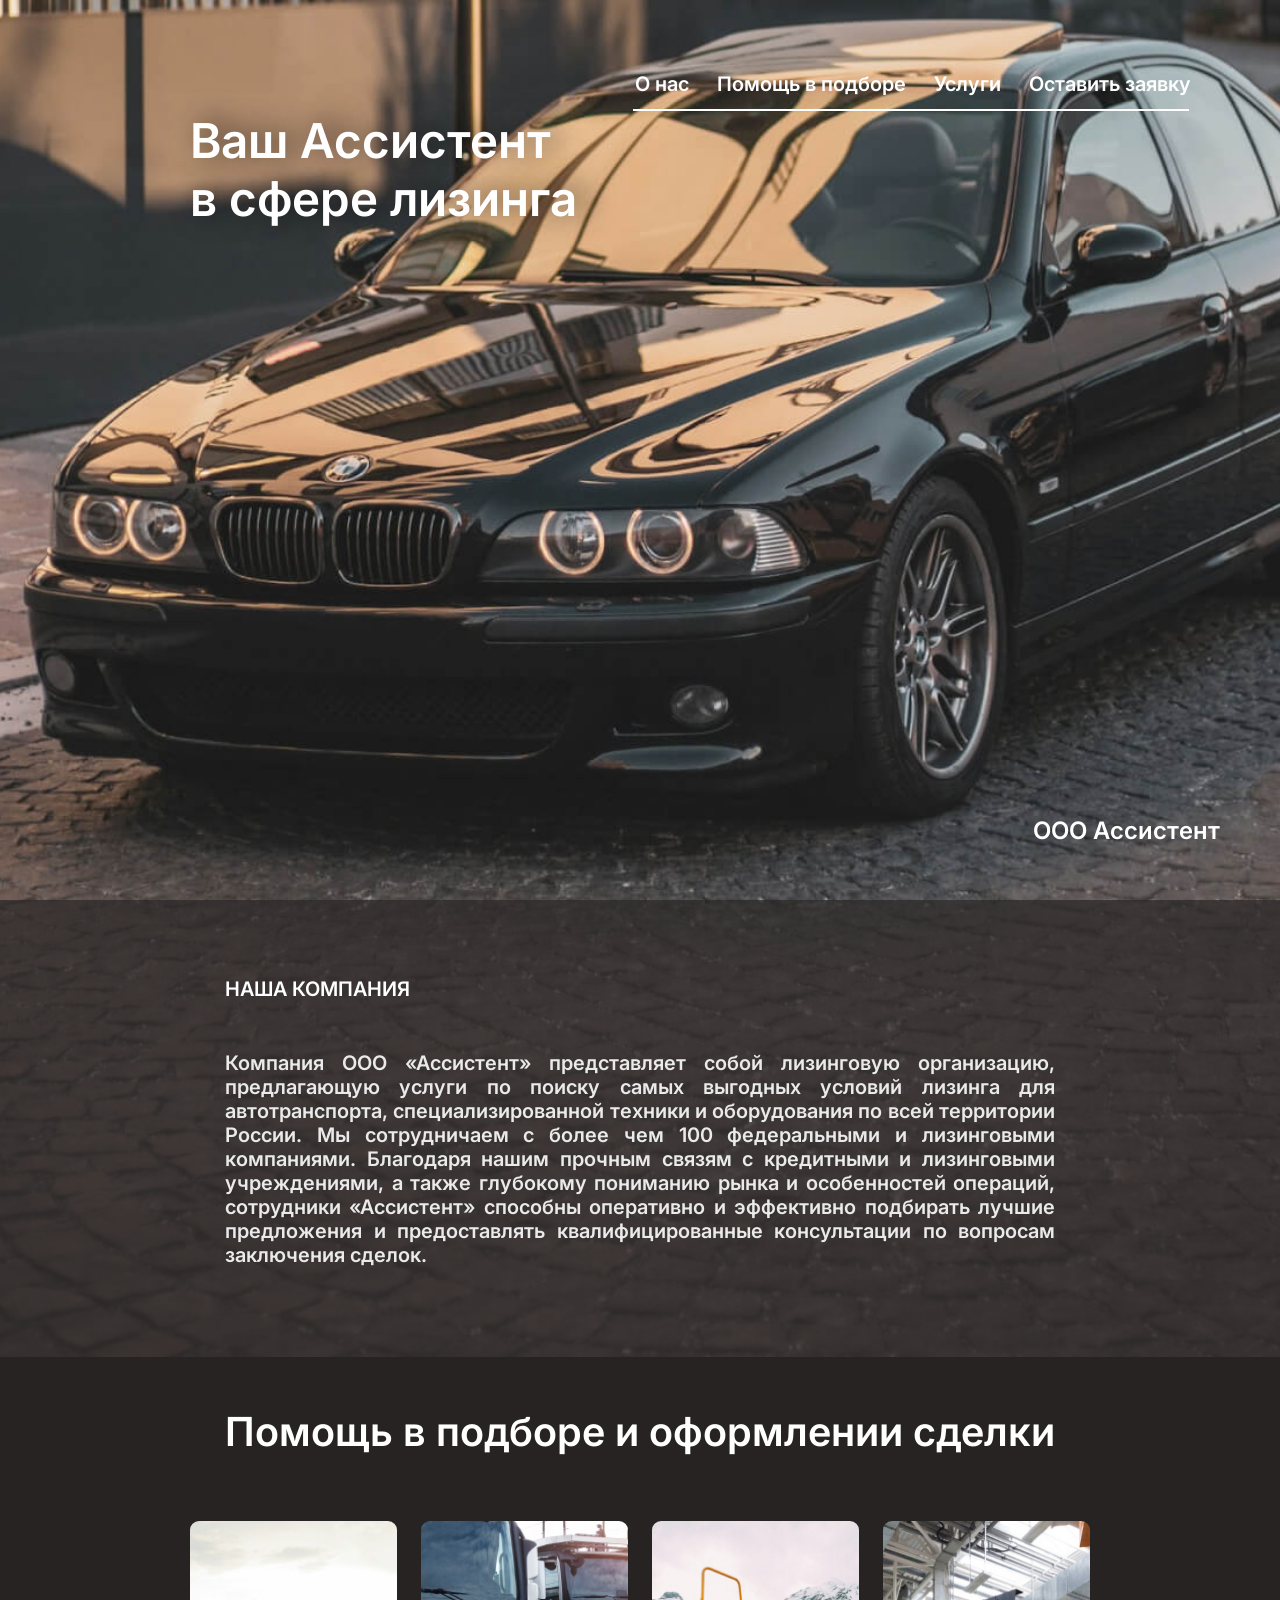
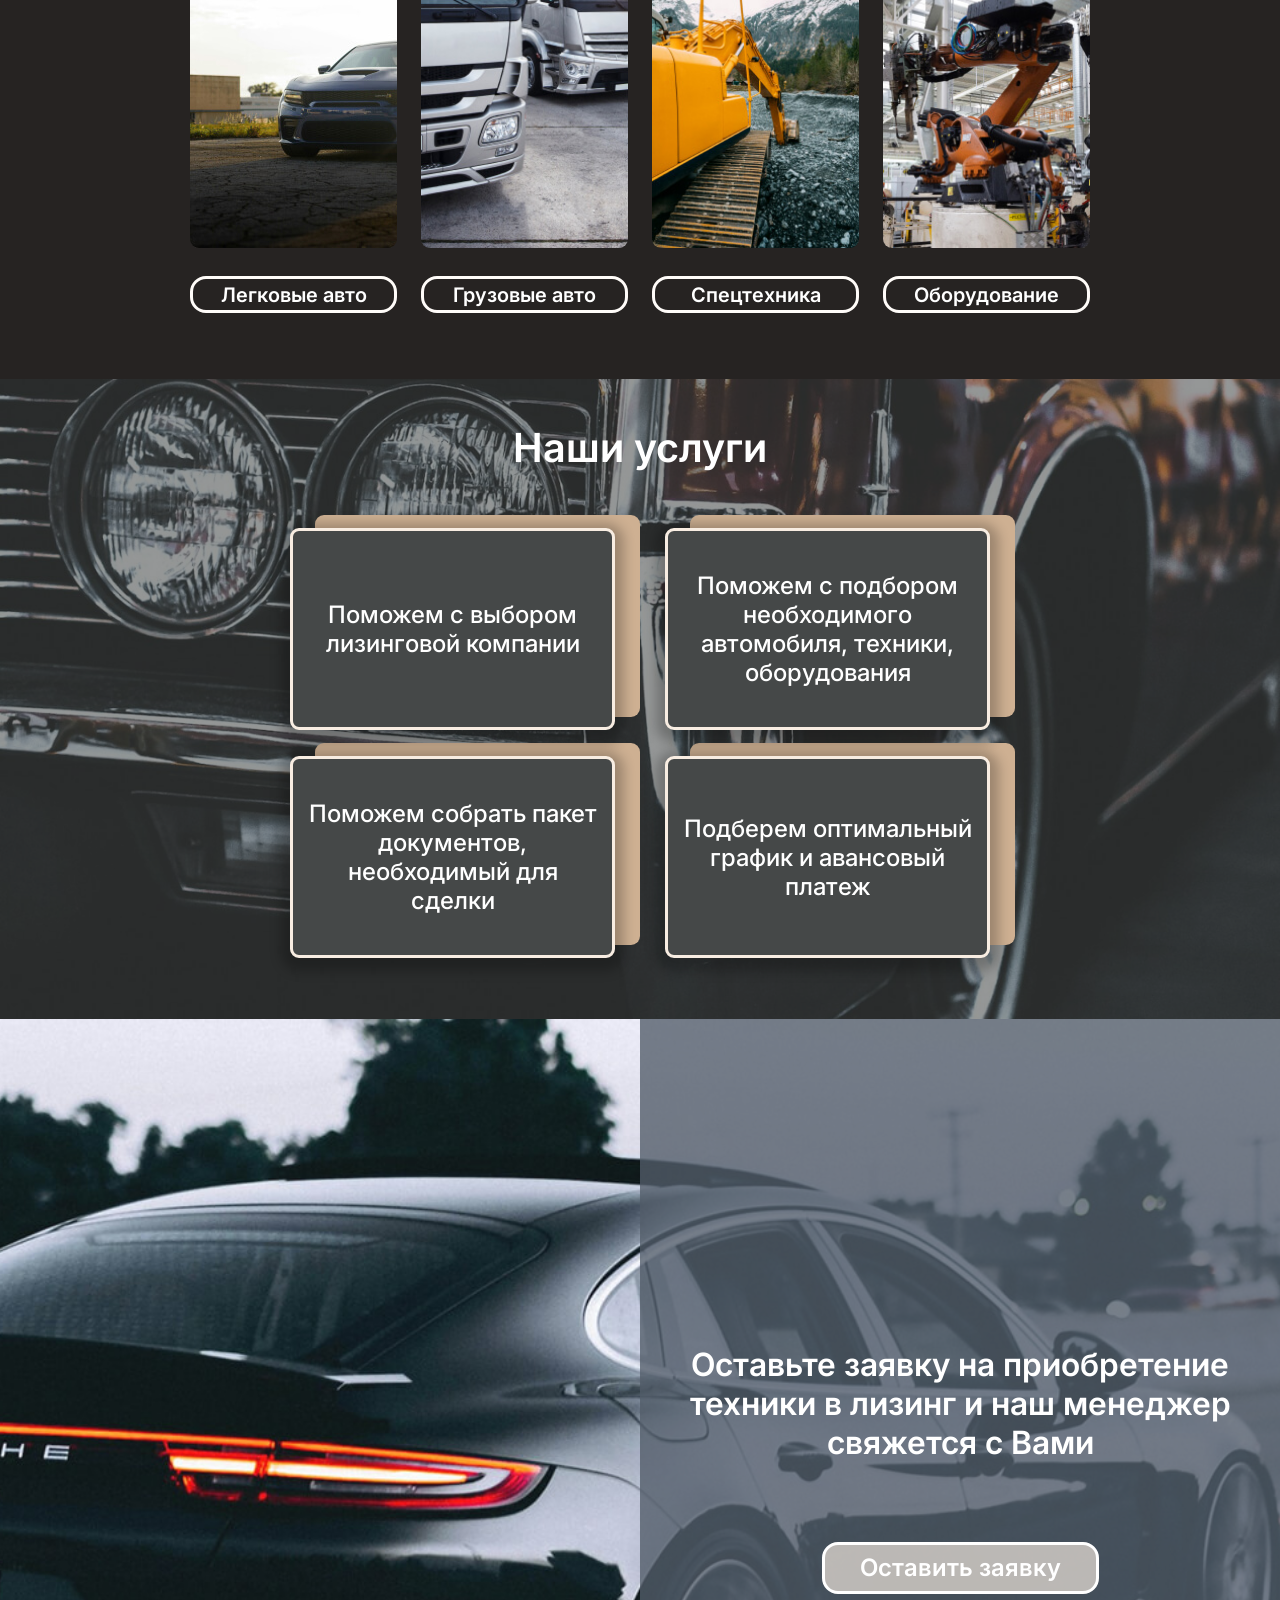
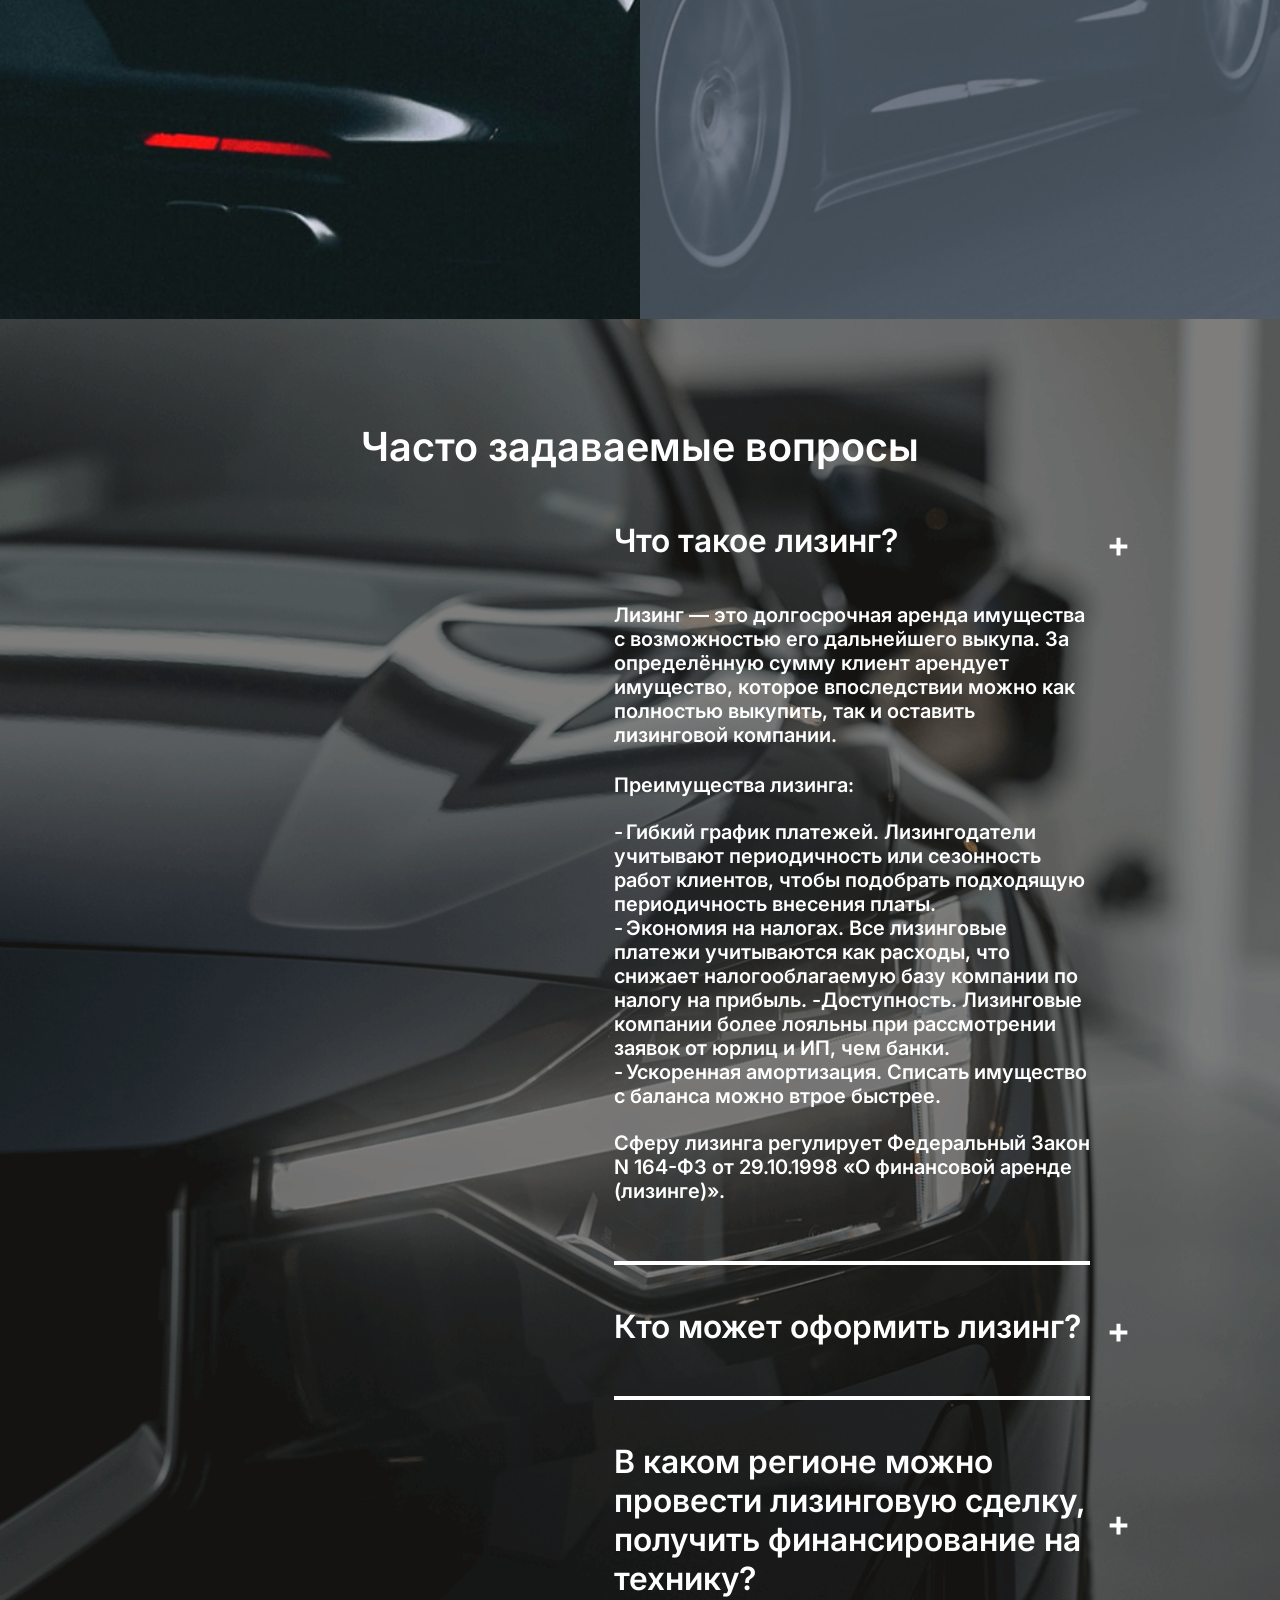
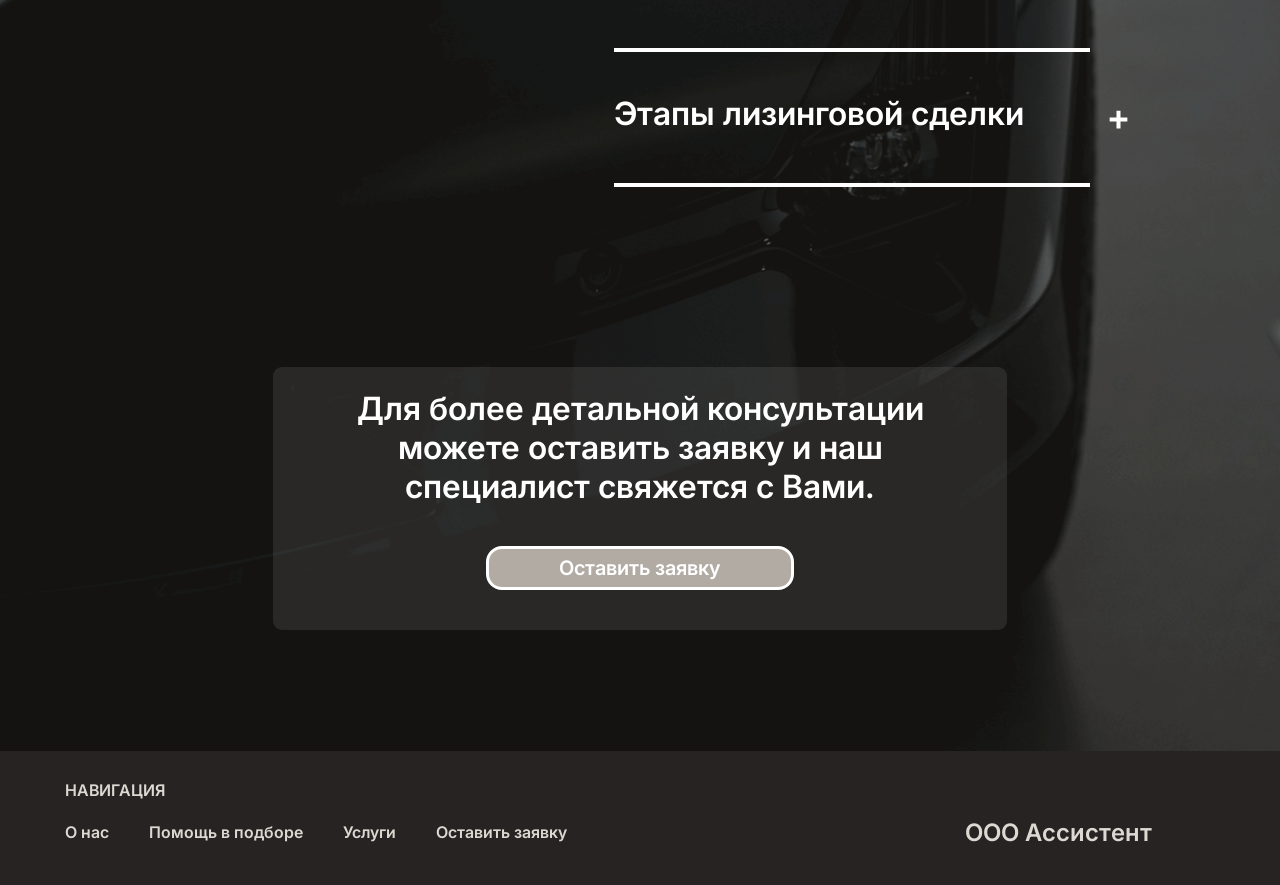
==== index.html @ f5951cba "Add files via upload" ====
<!DOCTYPE html>
<html lang="ru">
<head>
	<meta charset="utf-8">
	<meta http-equiv="X-UA-Compatible" content="IE=edge" >
	<meta name="viewport" content="width=device-width, initial-scale=1.0">
	<meta name="description" content="">
	<link rel="stylesheet" type="text/css" href="style.css">
	<link rel="icon" type="image/png" href="favicon/favicon.ico" sizes="16x16">	
	<title>Ваш Ассистент в сфере лизинга</title>
	<script>document.write('<script src="http://' + (location.host || 'localhost').split(':')[0] + ':35729/livereload.js?snipver=1"></' + 'script>')</script>
</head>
<body>
	<div class="wrapper">
	<!-- Header -->		
	<header id="header">
		<div class="header_site">
			<div id="respNav">
				<div class="resp_nav_wrapp">
					<ul class="resp_nav">
						<li><a href="#">О нас</a></li>
						<li><a href="#">Помощь в подборе</a></li>
						<li><a href="#">Услуги</a></li>
						<li><a href="#">Оставить заявку</a></li>
					</ul>
				</div>
			</div>
		</div>								
	</header>
	<!-- /Header -->
	<!-- Content -->
	<div class="content">
	<!-- Section 1 -->
	<section class="promo">
		<img class="promo_img" src="img/promo_bg.jpg" alt="" loading="lazy" />
		<div class="promo_inner">
			<div class="row">
				<div class="h1_wrapp">
					<h1>Ваш Ассистент в сфере лизинга</h1>
				</div>
			</div>
			<p class="corp">ООО Ассистент</p>
		</div>
		<div class="promo_article">
			<div class="inner">
				<h3>НАША КОМПАНИЯ</h3>
				<p>Компания ООО «Ассистент» представляет собой лизинговую организацию, предлагающую услуги по поиску самых выгодных условий лизинга для автотранспорта, специализированной техники и оборудования по всей территории России. Мы сотрудничаем с более чем 100 федеральными и лизинговыми компаниями. Благодаря нашим прочным связям с кредитными и лизинговыми учреждениями, а также глубокому пониманию рынка и особенностей операций, сотрудники «Ассистент» способны оперативно и эффективно подбирать лучшие предложения и предоставлять квалифицированные консультации по вопросам заключения сделок.</p>
			</div>
		</div>
	</section>
	<!-- /Section 1 -->
	<!-- Section 2 -->
	<section class="sect_2">
		<div class="row">
			<div class="h2_wrapp">
				<h2>Помощь в подборе и оформлении сделки</h2>
			</div>
			<div class="thumbnails">
				<div class="thumb">
					<img src="img/1.jpg" alt="" loading="lazy" />
					<p>Легковые авто</p>
				</div>
				<div class="thumb">
					<img src="img/2.jpg" alt="" loading="lazy" />
					<p>Грузовые авто</p>
				</div>
				<div class="thumb">
					<img src="img/3.jpg" alt="" loading="lazy" />
					<p>Спецтехника</p>
				</div>
				<div class="thumb">
					<img src="img/4.jpg" alt="" loading="lazy" />
					<p>Оборудование</p>
				</div>
			</div>
		</div>
	</section>
	<!-- /Section 2 -->
	<!-- Section 3 -->
	<section class="sect_3">
		<img class="bg_img" src="img/bg_2.jpg" alt="" loading="lazy" />
		<div class="row">
			<div class="h2_wrapp">
				<h2>Наши услуги</h2>
			</div>
			<div class="thumbnails_2">
				<div class="thumb_2">
					<div class="inner">
						<p>Поможем с выбором лизинговой компании</p>
					</div>
				</div>
				<div class="thumb_2">
					<div class="inner">
						<p>Поможем с подбором необходимого автомобиля, техники, оборудования</p>
					</div>
				</div>
				<div class="thumb_2">
					<div class="inner">
						<p>Поможем собрать пакет документов, необходимый для сделки</p>
					</div>
				</div>
				<div class="thumb_2">
					<div class="inner">
						<p>Подберем оптимальный график и авансовый платеж</p>
					</div>
				</div>
			</div>
		</div>
	</section>
	<!-- /Section 3 -->
	<!-- Section 4 -->
	<section class="sect_4">
		<img class="bg_img" src="img/bg_3.jpg" alt="" loading="lazy" />
		<div class="article_2">
			<div>
				<p>Оставьте заявку на приобретение техники в лизинг и наш менеджер свяжется с Вами</p>
				<div>
					<a href="#" class="grey_pill">Оставить заявку</a>
				</div>
			</div>
		</div>
	</section>
	<!-- /Section 4 -->
	<!-- Section 5 -->
	<section class="sect_5">
		<img class="bg_img" src="img/faq_bg.png" alt="" loading="lazy" />
		<div class="row">
			<div class="h2_wrapp">
				<h2>Часто задаваемые вопросы</h2>
			</div>
			<div class="faqs_wrapp">
				<div class="faqs dr_wrapp">
					<div class="faq_item dr_parent active">
						<div class="faq_item_title dr_title">
							<h3>Что такое лизинг?</h3>
						</div>
						<div class="faq_item_content dr_content">
							<p>Лизинг — это долгосрочная аренда имущества с возможностью его дальнейшего выкупа. За определённую сумму клиент арендует имущество, которое впоследствии можно как полностью выкупить, так и оставить лизинговой компании.</p>
							<p>Преимущества лизинга:</p>
							<ul>
								<li>Гибкий график платежей. Лизингодатели учитывают периодичность или сезонность работ клиентов, чтобы подобрать подходящую периодичность внесения платы.</li>
								<li>Экономия на налогах. Все лизинговые платежи учитываются как расходы, что снижает налогооблагаемую базу компании по налогу на прибыль. -Доступность. Лизинговые компании более лояльны при рассмотрении заявок от юрлиц и ИП, чем банки.</li>
								<li>Ускоренная амортизация. Списать имущество с баланса можно втрое быстрее.</li>
							</ul>
							<p>Сферу лизинга регулирует Федеральный Закон N 164-ФЗ от 29.10.1998 «О финансовой аренде (лизинге)».</p>
						</div>
					</div>
					<div class="faq_item dr_parent">
						<div class="faq_item_title dr_title">
							<h3>Кто может оформить лизинг?</h3>
						</div>
						<div class="faq_item_content dr_content">
							<p>Лизинг — это долгосрочная аренда имущества с возможностью его дальнейшего выкупа. За определённую сумму клиент арендует имущество, которое впоследствии можно как полностью выкупить, так и оставить лизинговой компании.</p>
							<p>Преимущества лизинга:</p>
							<ul>
								<li>Гибкий график платежей. Лизингодатели учитывают периодичность или сезонность работ клиентов, чтобы подобрать подходящую периодичность внесения платы.</li>
								<li>Экономия на налогах. Все лизинговые платежи учитываются как расходы, что снижает налогооблагаемую базу компании по налогу на прибыль. -Доступность. Лизинговые компании более лояльны при рассмотрении заявок от юрлиц и ИП, чем банки.</li>
								<li>Ускоренная амортизация. Списать имущество с баланса можно втрое быстрее.</li>
							</ul>
							<p>Сферу лизинга регулирует Федеральный Закон N 164-ФЗ от 29.10.1998 «О финансовой аренде (лизинге)».</p>
						</div>
					</div>
					<div class="faq_item dr_parent">
						<div class="faq_item_title dr_title">
							<h3>В каком регионе можно провести лизинговую сделку, получить финансирование на технику?</h3>
						</div>
						<div class="faq_item_content dr_content">
							<p>Лизинг — это долгосрочная аренда имущества с возможностью его дальнейшего выкупа. За определённую сумму клиент арендует имущество, которое впоследствии можно как полностью выкупить, так и оставить лизинговой компании.</p>
							<p>Преимущества лизинга:</p>
							<ul>
								<li>Гибкий график платежей. Лизингодатели учитывают периодичность или сезонность работ клиентов, чтобы подобрать подходящую периодичность внесения платы.</li>
								<li>Экономия на налогах. Все лизинговые платежи учитываются как расходы, что снижает налогооблагаемую базу компании по налогу на прибыль. -Доступность. Лизинговые компании более лояльны при рассмотрении заявок от юрлиц и ИП, чем банки.</li>
								<li>Ускоренная амортизация. Списать имущество с баланса можно втрое быстрее.</li>
							</ul>
							<p>Сферу лизинга регулирует Федеральный Закон N 164-ФЗ от 29.10.1998 «О финансовой аренде (лизинге)».</p>
						</div>
					</div>
					<div class="faq_item dr_parent">
						<div class="faq_item_title dr_title">
							<h3>Этапы лизинговой сделки</h3>
						</div>
						<div class="faq_item_content dr_content">
							<p>Лизинг — это долгосрочная аренда имущества с возможностью его дальнейшего выкупа. За определённую сумму клиент арендует имущество, которое впоследствии можно как полностью выкупить, так и оставить лизинговой компании.</p>
							<p>Преимущества лизинга:</p>
							<ul>
								<li>Гибкий график платежей. Лизингодатели учитывают периодичность или сезонность работ клиентов, чтобы подобрать подходящую периодичность внесения платы.</li>
								<li>Экономия на налогах. Все лизинговые платежи учитываются как расходы, что снижает налогооблагаемую базу компании по налогу на прибыль. -Доступность. Лизинговые компании более лояльны при рассмотрении заявок от юрлиц и ИП, чем банки.</li>
								<li>Ускоренная амортизация. Списать имущество с баланса можно втрое быстрее.</li>
							</ul>
							<p>Сферу лизинга регулирует Федеральный Закон N 164-ФЗ от 29.10.1998 «О финансовой аренде (лизинге)».</p>
						</div>
					</div>
				</div>
			</div>
			<div class="callback_box">
				<h3>Для более детальной консультации можете оставить заявку и наш специалист свяжется с Вами.</h3>
				<div>
					<a href="#" class="grey_pill">Оставить заявку</a>
				</div>
			</div>
		</div>
	</section>
	<!-- /Section 5 -->
	</div>
	<!-- /Content -->
	<!-- Footer -->
	<footer class="footer_section">
		<div class="row">
			<div class="footer_templ">
				<div>
					<h3>НАВИГАЦИЯ</h3>
					<ul class="footer_nav">
						<li><a href="#">О нас</a></li>
						<li><a href="#">Помощь в подборе</a></li>
						<li><a href="#">Услуги</a></li>
						<li><a href="#">Оставить заявку</a></li>
					</ul>
				</div>
				<div>
					<p>ООО Ассистент</p>
				</div>
			</div>
		</div>
	</footer>
	<!-- /Footer -->
	</div>
	<link rel="stylesheet" type="text/css" href="responsive.css">
	<script src="vendors/js/jquery.js"></script>
	<script src="js/scripts.js"></script>
</body>
</html>
---- style.css ----
@charset "utf-8";

/*------------------*/
/*-- Fonts --*/
/*------------------*/

@font-face {
    font-family: 'Inter';
    src: url('fonts/Inter18pt-SemiBold.eot');
    src: url('fonts/Inter18pt-SemiBold.eot?#iefix') format('embedded-opentype'),
        url('fonts/Inter18pt-SemiBold.woff2') format('woff2'),
        url('fonts/Inter18pt-SemiBold.woff') format('woff'),
        url('fonts/Inter18pt-SemiBold.ttf') format('truetype'),
        url('fonts/Inter18pt-SemiBold.svg#Inter18pt-SemiBold') format('svg');
    font-weight: 600;
    font-style: normal;
    font-display: swap;
}

@font-face {
    font-family: 'Inter';
    src: url('fonts/Inter18pt-Medium.eot');
    src: url('fonts/Inter18pt-Medium.eot?#iefix') format('embedded-opentype'),
        url('fonts/Inter18pt-Medium.woff2') format('woff2'),
        url('fonts/Inter18pt-Medium.woff') format('woff'),
        url('fonts/Inter18pt-Medium.ttf') format('truetype'),
        url('fonts/Inter18pt-Medium.svg#Inter18pt-Medium') format('svg');
    font-weight: 500;
    font-style: normal;
    font-display: swap;
}

/*-------------------------------------------*/
/* BASIC SETUP */
/*-------------------------------------------*/

* {
    margin: 0;
    padding: 0;
    -webkit-box-sizing: border-box;
    -moz-box-sizing: border-box;
    box-sizing: border-box;
    -webkit-tap-highlight-color: transparent;
}

html {
    -webkit-text-size-adjust: 100%;
}

html,
body {
    min-height: 100%;
    min-width: 100%;
    height: 100%;
    background: #262322;
}

body {
    font-family: 'Inter';
    font-weight: 600;
    font-size: 20px;
    line-height: 24px;
    color: #EAEAEA;
}

.wrapper {
    position: relative;
    display: flex;
    display: -ms-flexbox;
    display: -webkit-flex;
    flex-direction: column;
    -webkit-flex-direction: column;
    -ms-flex-direction: column;
    min-height: 100%;
    min-height: 100vh;
}

header {
    flex: 0 0 auto;
    -webkit-flex: 0 0 auto;
}

.content {
    flex: 1 0 auto;
    -webkit-flex: 1 0 auto;
}

footer {
    flex: 0 0 auto;
    -webkit-flex: 0 0 auto;
}

::-webkit-input-placeholder {color:#555555;}
::-moz-placeholder          {color:#555555;}
:-moz-placeholder           {color:#555555;}
:-ms-input-placeholder      {color:#555555;}

input,
textarea,
button,
select,
a,
img {
    outline: none;
}

select {
    -webkit-appearance: none;
    appearance: none;
    -moz-appearance;
    text-indent: 0.01px;
    text-overflow: "";
}

*::-ms-expand { display: none; }

input::-webkit-outer-spin-button,
input::-webkit-inner-spin-button {
    -webkit-appearance: none;
}

input[type="number"] {
    -moz-appearance: textfield;
}

input {
    -webkit-appearance: none;
    -moz-appearance
}

button {
    -webkit-appearance: none;
    -moz-appearance
}

textarea {
    resize: none;
    overflow: auto;
    -webkit-appearance: none;
    -moz-appearance;
}

input::-webkit-input-placeholder       {opacity: 1; transition: opacity .3s ease;}
input::-moz-placeholder                {opacity: 1; transition: opacity .3s ease;}
input:-moz-placeholder                 {opacity: 1; transition: opacity .3s ease;}
input:-ms-input-placeholder            {opacity: 1; transition: opacity .3s ease;}
input:focus::-webkit-input-placeholder {opacity: 0; transition: opacity .3s ease;}
input:focus::-moz-placeholder          {opacity: 0; transition: opacity .3s ease;}
input:focus:-moz-placeholder           {opacity: 0; transition: opacity .3s ease;}
input:focus:-ms-input-placeholder      {opacity: 0; transition: opacity .3s ease;}

textarea::-webkit-input-placeholder       {opacity: 1; transition: opacity .3s ease;}
textarea::-moz-placeholder                {opacity: 1; transition: opacity .3s ease;}
textarea:-moz-placeholder                 {opacity: 1; transition: opacity .3s ease;}
textarea:-ms-input-placeholder            {opacity: 1; transition: opacity .3s ease;}
textarea:focus::-webkit-input-placeholder {opacity: 0; transition: opacity .3s ease;}
textarea:focus::-moz-placeholder          {opacity: 0; transition: opacity .3s ease;}
textarea:focus:-moz-placeholder           {opacity: 0; transition: opacity .3s ease;}
textarea:focus:-ms-input-placeholder      {opacity: 0; transition: opacity .3s ease;}

.clearfix:after,
.clearfix:before {
    display: block;
    content: "";
}

/*-------------------------------------------*/
/* ----- DEFAULT STYLES ------ */
/*-------------------------------------------*/

section {
    position: relative;
    padding: 10px 0;
}

h1 {
    font-family: 'Inter';
    font-weight: 600;
    font-size: 48px;
    line-height: 58px;
    color: #FFFFFF;
    text-shadow: 9px -3px 28.3px rgba(0, 0, 0, .64);
}

h2 {
    font-family: 'Inter';
    font-weight: 600;
    font-size: 40px;
    line-height: 48px;
    color: #FFFFFF;
}

h3 {
    font-family: 'Inter';
    font-weight: 600;
    font-size: 20px;
    line-height: 24px;
    color: #FFFFFF;
}

h4 {
    font-family: 'Inter';
    font-weight: 600;
    font-size: 20px;
    line-height: 24px;
    color: #EAEAEA;
}

p {
    font-family: 'Inter';
    font-weight: 600;
    font-size: 20px;
    line-height: 24px;
    color: #EAEAEA;
}

a {
    text-decoration: none;
    font-family: 'Inter';
    font-weight: 600;
    font-size: 20px;
    line-height: 24px;
    color: #EAEAEA;
}

li {
    list-style: none;
    font-family: 'Inter';
    font-weight: 600;
    font-size: 20px;
    line-height: 24px;
    color: #EAEAEA;
}

img {
    outline: none;
    border: 1px solid transparent;
    border: none;
}

button:hover,
button:active,
a:hover,
a:active {
    -webkit-tap-highlight-color: rgba(0,0,0,0); 
    -webkit-tap-highlight-color: transparent;
}

input {

}

input:focus {

}

textarea {

}

textarea:focus {

}

/*-------------------------------------------*/
/* ----- REUSABLE COMPONENTS ------ */
/*-------------------------------------------*/

.row {
    width: 100%;
    margin: 0 auto;
    max-width: 1000px;
    padding: 0 50px;
}

.overflow_wrapp {
    overflow: hidden;
}

.align_center {
    text-align: center;
}

.align_right {
    text-align: right;
}

.align_left {
    text-align: left;
}

/*-------------------------------------------*/
/* ----- HEADER ------ */
/*-------------------------------------------*/

#header {
/*    position: fixed;*/
    position: absolute;
    top: 0;
    right: 0;
    z-index: 3;
    padding: 0 75px;
}

.header_site {

}

.resp_nav_wrapp {
    text-align: right;
    padding: 57px 0 20px 0;
}

.resp_nav {
    display: inline-flex;
    flex-wrap: wrap;
    position: relative;
    padding: 9px 0;
}

.resp_nav:after {
    display: block;
    content: "";
    width: calc(100% - 28px);
    height: 2px;
    background: #fff;
    position: absolute;
    bottom: 0;
    left: 12px;
}

.resp_nav li {

}

.resp_nav li a {
    display: inline-flex;
    align-items: center;
    min-height: 36px;
    padding: 5px 14px;
    background: rgba(248, 237, 226, 0);
    border-radius: 9px;
    font-weight: 600;
    font-size: 20px;
    line-height: 24px;
    color: #FFF;
    -webkit-transition-property: background;
    -webkit-transition-duration: .3s;
    -webkit-transition-timing-function: ease;

    -moz-transition-property: background;
    -moz-transition-duration: .3s;
    -moz-transition-timing-function: ease;

    -ms-transition-property: background;
    -ms-transition-duration: .3s;
    -ms-transition-timing-function: ease;

    -o-transition-property: background;
    -o-transition-duration: .3s;
    -o-transition-timing-function: ease;

    transition-property: background;
    transition-duration: .3s;
    transition-timing-function: ease;
}

.resp_nav li a:hover {
    background: rgba(248, 237, 226, .72);
}


/* ----- Responsive Menu Button ------ */

.respmenubtn {
    /*display: inline-block;*/
    display: none;
    vertical-align: top;
    width: 26px;
    height: 26px;
    background: transparent;
    cursor: pointer;
    position: relative;
    top: 12px;
    z-index: 11;
    border: 1px solid transparent;
    margin-left: 10px;
}

.respmenubtn span {
    display: block;
    width: 24px;
    height: 2px;
    background: #1565C0;
    border-radius: 2px;
    -webkit-border-radius: 2px;
    margin: 0 auto 6px auto;
    -webkit-transition-property: transform, border, background;
    -webkit-transition-duration: .3s;
    -webkit-transition-timing-function: ease;

    -moz-transition-property: transform, border, background;
    -moz-transition-duration: .3s;
    -moz-transition-timing-function: ease;

    -ms-transition-property: transform, border, background;
    -ms-transition-duration: .3s;
    -ms-transition-timing-function: ease;

    -o-transition-property: transform, border, background;
    -o-transition-duration: .3s;
    -o-transition-timing-function: ease;

    transition-property: transform, border, background;
    transition-duration: .3s;
    transition-timing-function: ease;
}

.respmenubtn span:last-child {
    margin: 0 auto;
}

.respmenubtn:active {
    -webkit-tap-highlight-color: rgba(0,0,0,0); 
    -webkit-tap-highlight-color: transparent;
}

.respmenubtn:hover span {
    background: #FD8C04;
}

.respmenubtn.active span {
    position: relative;
    width: 30px;
    top: 0;
    left: -2px;
    background: #FD8C04;
}

.respmenubtn.active span:last-child {
    display: none;
}

.respmenubtn.active span:first-child {
    -webkit-transform: rotate(45deg);
    -moz-transform: rotate(45deg);
    -o-transform: rotate(45deg);
    transform: rotate(45deg);
    margin: 3px 0 0 0;
    position: relative;
    top: 2px;
    left: -2px;
}

.respmenubtn.active span:nth-child(2) {
    -webkit-transform: rotate(-45deg);
    -moz-transform: rotate(-45deg);
    -o-transform: rotate(-45deg);
    transform: rotate(-45deg);
}

/* ----- / Responsive Menu Button ------ */

/*-------------------------------------------*/
/* ----- CONTENT ------ */
/*-------------------------------------------*/

/*-- Section 1 --*/

.promo {
    position: relative;
    padding: 0;
}

.promo .row {

}

.promo_img {
    display: block;
    width: 100%;
    height: 100%;
    object-fit: cover;
    position: absolute;
    top: 0;
    left: 0;
}

.promo_inner {
    display: flex;
    flex-direction: column;
    min-height: 100vh;
    position: relative;
    z-index: 2;
}

.promo_inner > .row {
    flex: 1;
    height: 100%;
}

.h1_wrapp {

    max-width: 395px;
    padding: 112px 0 20px 0;
}

.corp {
    width: 100%;
    padding: 0 60px 55px 0;
    font-weight: 600;
    font-size: 24px;
    line-height: 29px;
    color: #FFFFFF;
    text-align: right;
}

.promo_article {
    padding: 57px 25px 90px 25px;
    background: rgba(44, 41, 41, .75);
    position: relative;
    z-index: 2;
}

.promo_article .inner {
    max-width: 830px;
    margin: 0 auto;
}

.promo_article h3 {
    padding: 20px 0 50px 0;
}

.promo_article p {
    text-align: justify;
}

/*-- /Section 1 --*/

/*-- Section 2 --*/

.sect_2 {
    padding: 31px 0 49px 0;
    position: relative;
}

.h2_wrapp {
    text-align: center;
    padding: 20px 0;
}

.h2_wrapp h2 {

}

.thumbnails {
    display: flex;
    flex-wrap: wrap;
    margin: 5px -12px;
}

.thumb {
    width: calc(25% - 24px);
    margin: 12px;
}

.thumb img {
    display: block;
    width: 100%;
    height: 327px;
    border-radius: 9px;
    object-fit: cover;
    object-position: center;
    margin: 28px 0;
}

.thumb p {
    display: flex;
    align-items: center;
    text-align: center;
    justify-content: center;
    min-height: 37px;
    border: 3px solid #FFFCF9;
    border-radius: 16px;
    font-weight: 600;
    font-size: 20px;
    line-height: 24px;
    color: #FFFFFF;
}

/*-- /Section 2 --*/

/*-- Section 3 --*/

.sect_3 {
    padding: 25px 0 25px 0;
    position: relative;
}

.sect_3:before {
    display: block;
    content: "";
    width: 100%;
    height: 100%;
    background: rgba(69, 72, 72, .57);
    position: absolute;
    top: 0;
    left: 0;
    z-index: 2;
}

.sect_3 > .row {
    position: relative;
    z-index: 2;
}

.bg_img {
    display: block;
    width: 100%;
    height: 100%;
    object-fit: cover;
    position: absolute;
    top: 0;
    left: 0;
}

.thumbnails_2 {
    display: flex;
    flex-wrap: wrap;
    margin: 0 auto;
    padding: 23px 0;
    max-width: 750px;
}

.thumb_2 {
    display: flex;
    width: calc(50% - 50px);
    margin: 13px 25px;
    position: relative;
}

.thumb_2:before {
    display: block;
    content: "";
    width: 100%;
    height: 100%;
    position: absolute;
    top: -13px;
    right: -25px;
    background: #CEB092;
    border-radius: 9px;
}

.thumb_2 .inner {
    display: flex;
    align-items: center;
    text-align: centerc;
    justify-content: center;
    background: #454848;
    border: 3px solid #F8EDE2;
    padding: 40px 15px 40px 15px;
    box-shadow: 0 4px 11.3px 9px rgba(0, 0, 0, .24);
    border-radius: 9px;
    position: relative;
    z-index: 2;
}

.thumb_2 p {
    width: 100%;
    text-align: center;
    font-weight: 500;
    font-size: 24px;
    line-height: 29px;
    color: #FFF;
}

/*-- /Section 3 --*/

/*-- Section 4 --*/

.sect_4 {
    display: flex;
    justify-content: flex-end;
    padding: 0;
}

.article_2 {
    display: flex;
    align-items: center;
    justify-content: center;
    width: 50%;
    min-height: 100vh;
    background: rgba(82, 93, 105, .78);
    position: relative;
    z-index: 2;
    text-align: center;
    padding: 120px 30px 120px 30px;
}

.article_2 > div {
    width: 100%;
}

.article_2 p {
    padding: 0 0 40px 0;
    font-weight: 600;
    font-size: 32px;
    line-height: 39px;
    color: #FFF;
}

.grey_pill {
    display: inline-flex;
    align-items: center;
    justify-content: center;
    min-height: 52px;
    margin: 40px 0 0 0;
    padding: 3px 35px;
    font-weight: 600;
    font-size: 24px;
    line-height: 29px;
    color: #FFF;
    background: rgba(247, 236, 225, .67);
    border: 3px solid #FFF;
    border-radius: 16px;
}

/*-- /Section 4 --*/

/*-- Section 5 --*/

.sect_5 {
    padding: 84px 0 121px 0;
}

.sect_5 .h2_wrapp {
    padding-bottom: 8px;
}

.sect_5 > .row {
    position: relative;
    z-index: 2;
}

.faqs_wrapp {
    display: flex;
    justify-content: flex-end;
}

.faqs {
    max-width: 476px;
}

.faq_item {
    border-bottom: 4px solid #fff;
}

.faq_item_title {
    padding: 42px 0 50px 0;
    position: relative;
}

.faq_item_title:after {
    display: block;
    content: "";
    width: 19px;
    height: 19px;
    background-image: url(img/plus.svg);
    background-size: contain;
    background-position: center;
    background-repeat: no-repeat;
    position: absolute;
    top: calc(50% - 8px);
    right: -38px;
}

.faq_item_title h3 {
    font-size: 32px;
    line-height: 39px;
    color: #FFF;
}

.faq_item_content {
    margin-top: -20px;
    padding-bottom: 45px;
}

.faq_item_content p {
    padding: 13px 0;
    font-weight: 600;
    font-size: 20px;
    line-height: 24px;
    color: #FFF;
}

.faq_item_content ul {
    padding: 10px 0;
}

.faq_item_content ul li {
    font-weight: 600;
    font-size: 20px;
    line-height: 24px;
    color: #FFF;
}

.faq_item_content ul li:before {
    display: block;
    content: "-";
    display: inline-block;
    vertical-align: top;
    margin-right: 3px;
}

.dr_title {
    position: relative;
    cursor: pointer;
}

.dr_content {
    display: none;
}

.callback_box {
    max-width: 734px;
    margin: 180px auto 0 auto;
    padding: 22px 80px 40px 80px;
    text-align: center;
    background: rgba(101, 101, 100, .26);
    border-radius: 9px;
}

.callback_box h3 {
    font-weight: 600;
    font-size: 32px;
    line-height: 39px;
    color: #FFF;
}

.callback_box .grey_pill {
    min-width: 308px;
    min-height: 44px;
    font-size: 20px;
    line-height: 27px;
}

/*-- /Section 5 --*/



/*-------------------------------------------*/
/* ----- FOOTER ------ */
/*-------------------------------------------*/

footer {

}

.footer_section {
    padding: 30px 0 38px 0;
}

.footer_section > .row {
    max-width: 1200px;
    padding: 0 25px;
}

.footer_templ {
    display: flex;
    flex-wrap: wrap;
    align-items: flex-end;
}

.footer_templ > div:nth-child(1) {
    width: calc(100% - 250px);
}

.footer_templ > div:nth-child(2) {
    max-width: 250px;
    text-align: right;
}

.footer_templ h3 {
    padding-bottom: 23px;
    font-size: 16px;
    line-height: 19px;
    color: #DED8D2;
}

.footer_nav {
    display: flex;
    flex-wrap: wrap;
    margin: 0 -20px;
}

.footer_nav li {
    padding: 0 20px;
}

.footer_nav li a {
    display: inline-block;
    vertical-align: top;
    font-weight: 600;
    font-size: 16px;
    line-height: 19px;
    color: #DED8D2;
}

.footer_templ > div:nth-child(2) p {
    font-weight: 600;
    font-size: 24px;
    line-height: 29px;
    color: #DED8D2;
}
---- responsive.css ----
@media only screen and (max-width: 1240px) {



}

@media only screen and (min-width: 768px) {

#resp_nav {
    display: block !important;
}

}
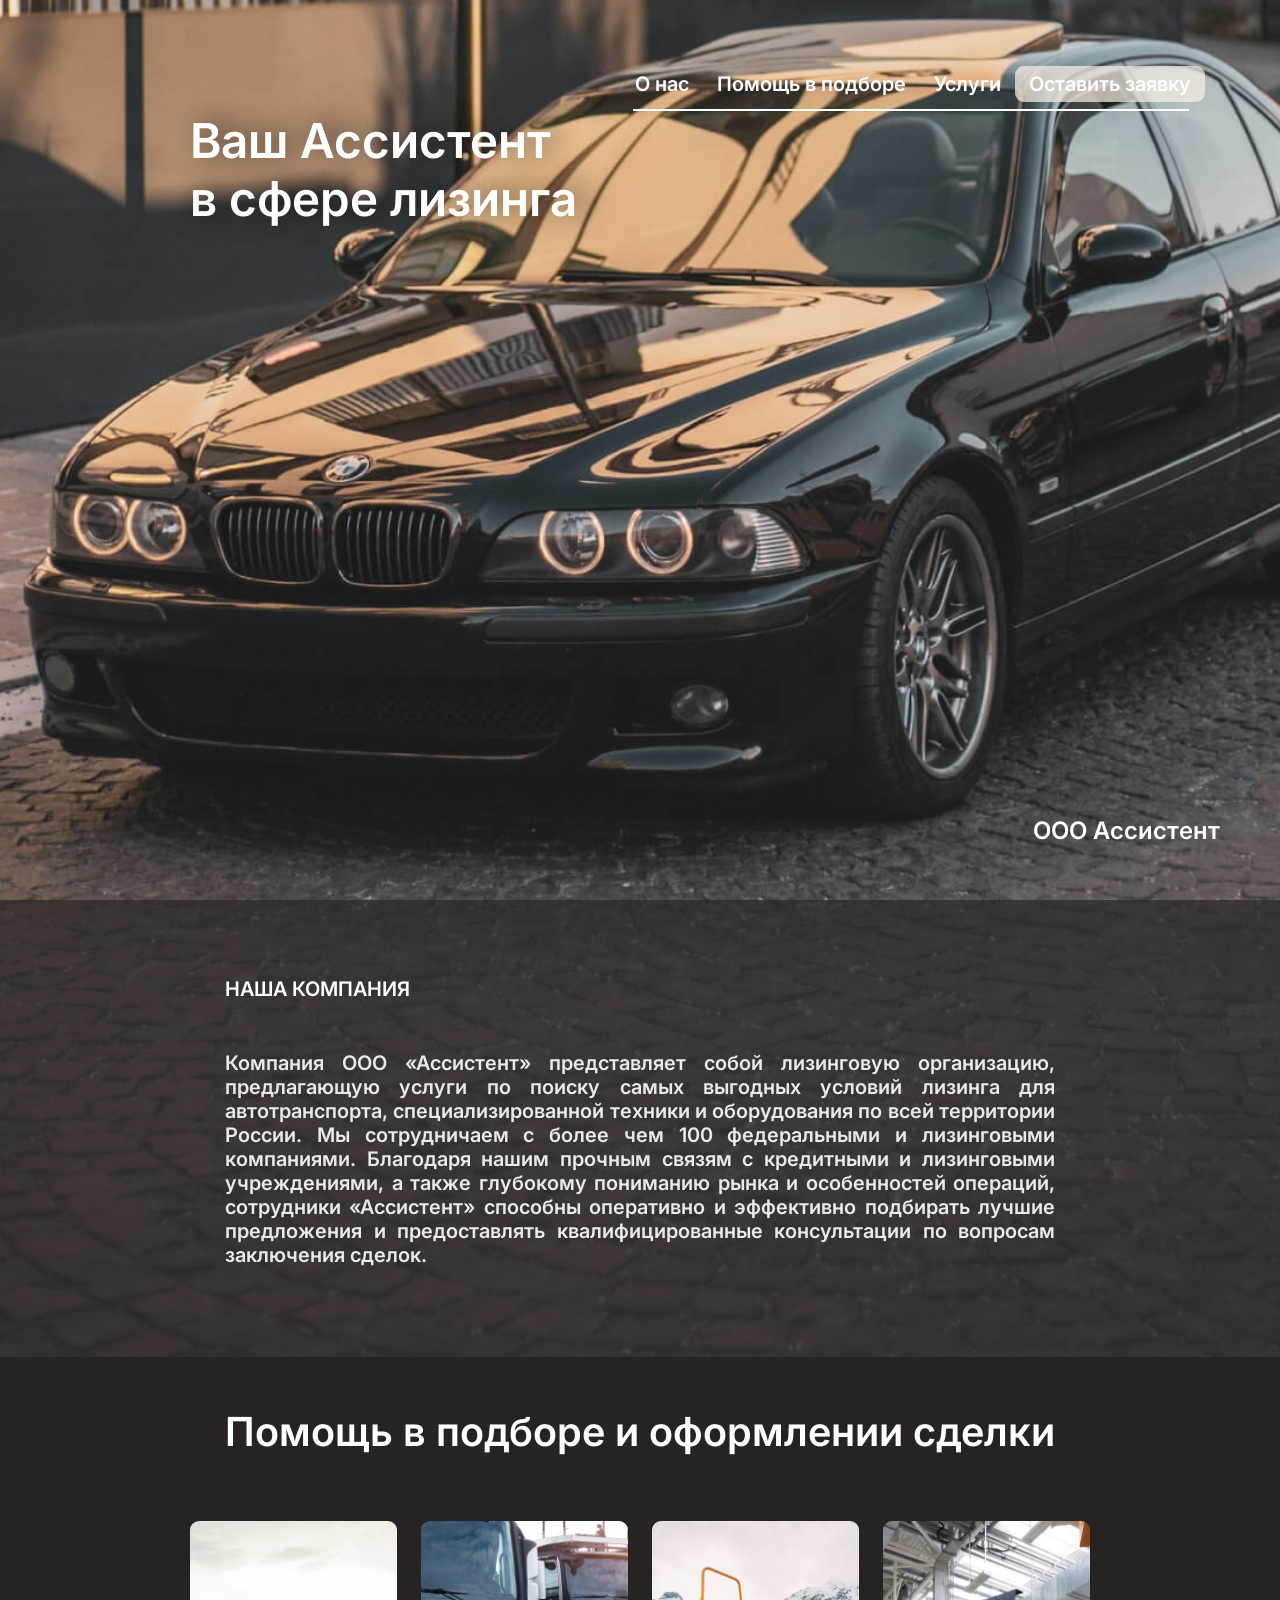
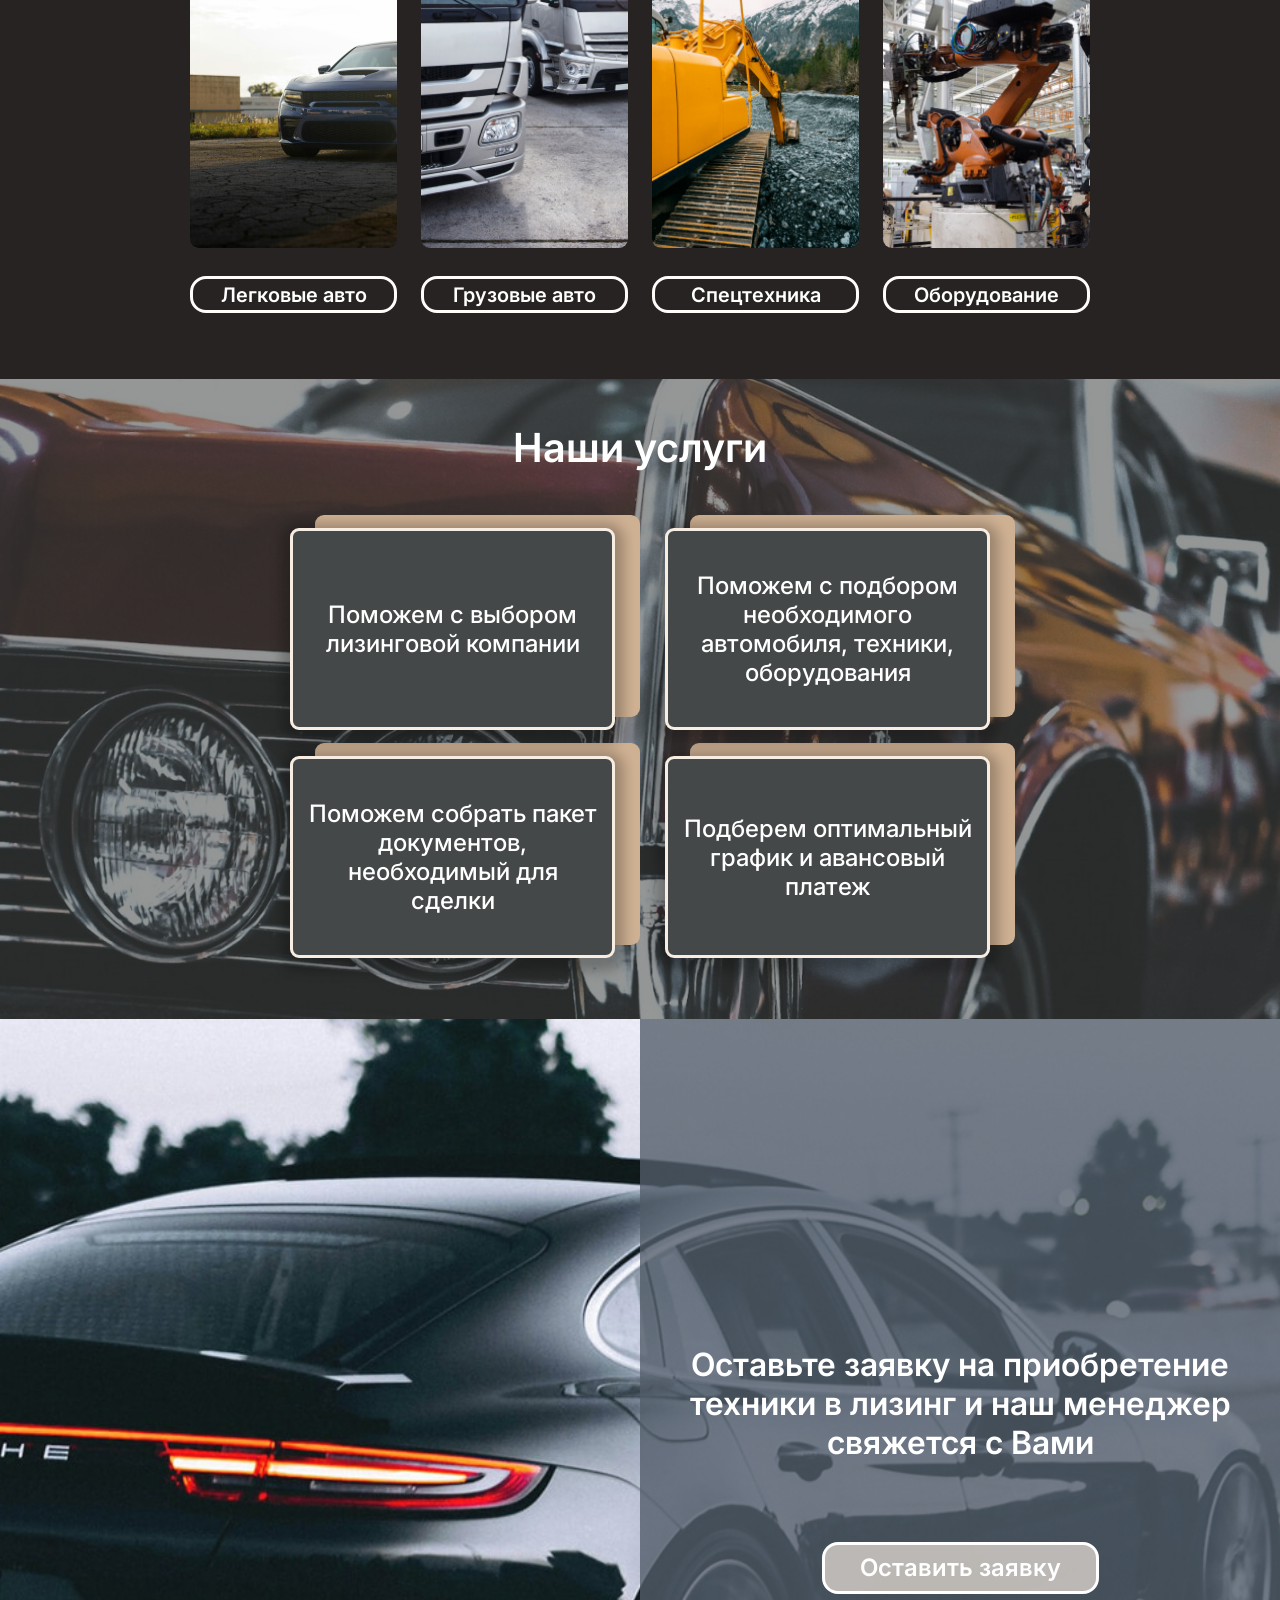
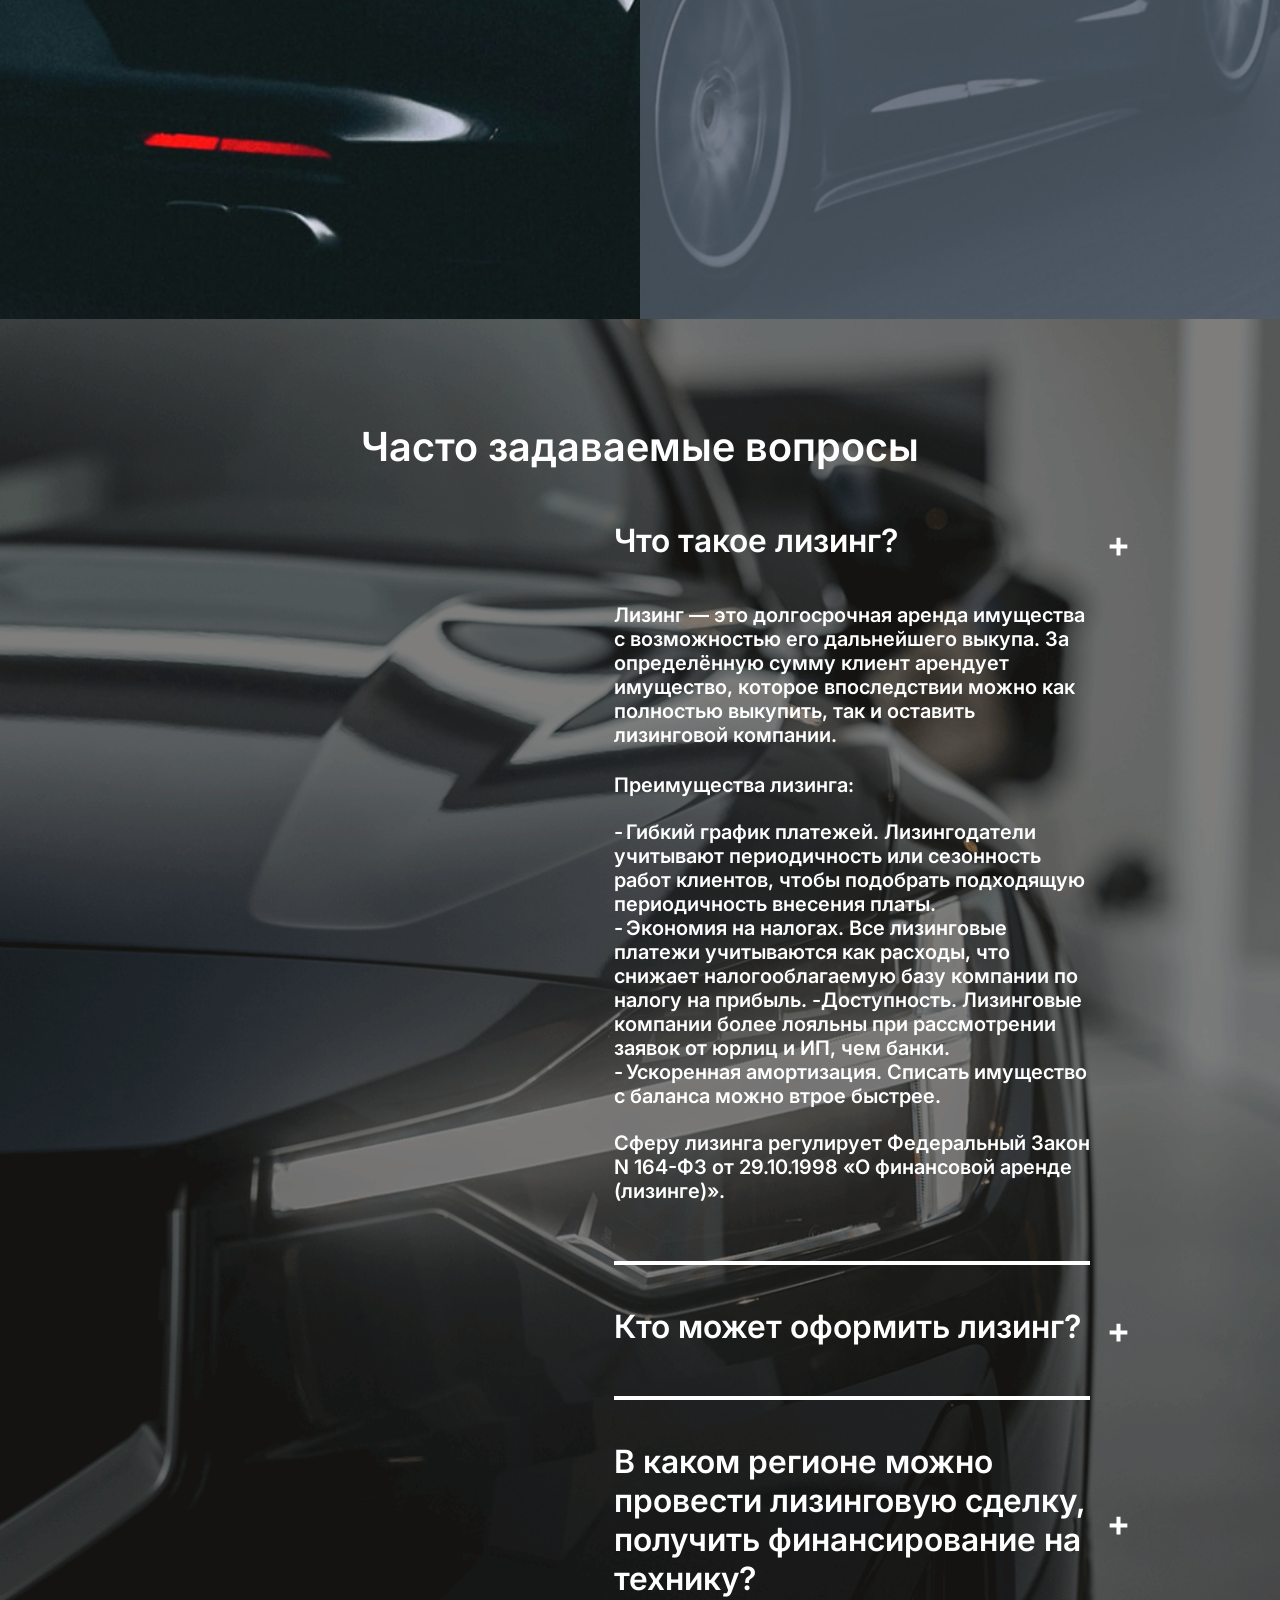
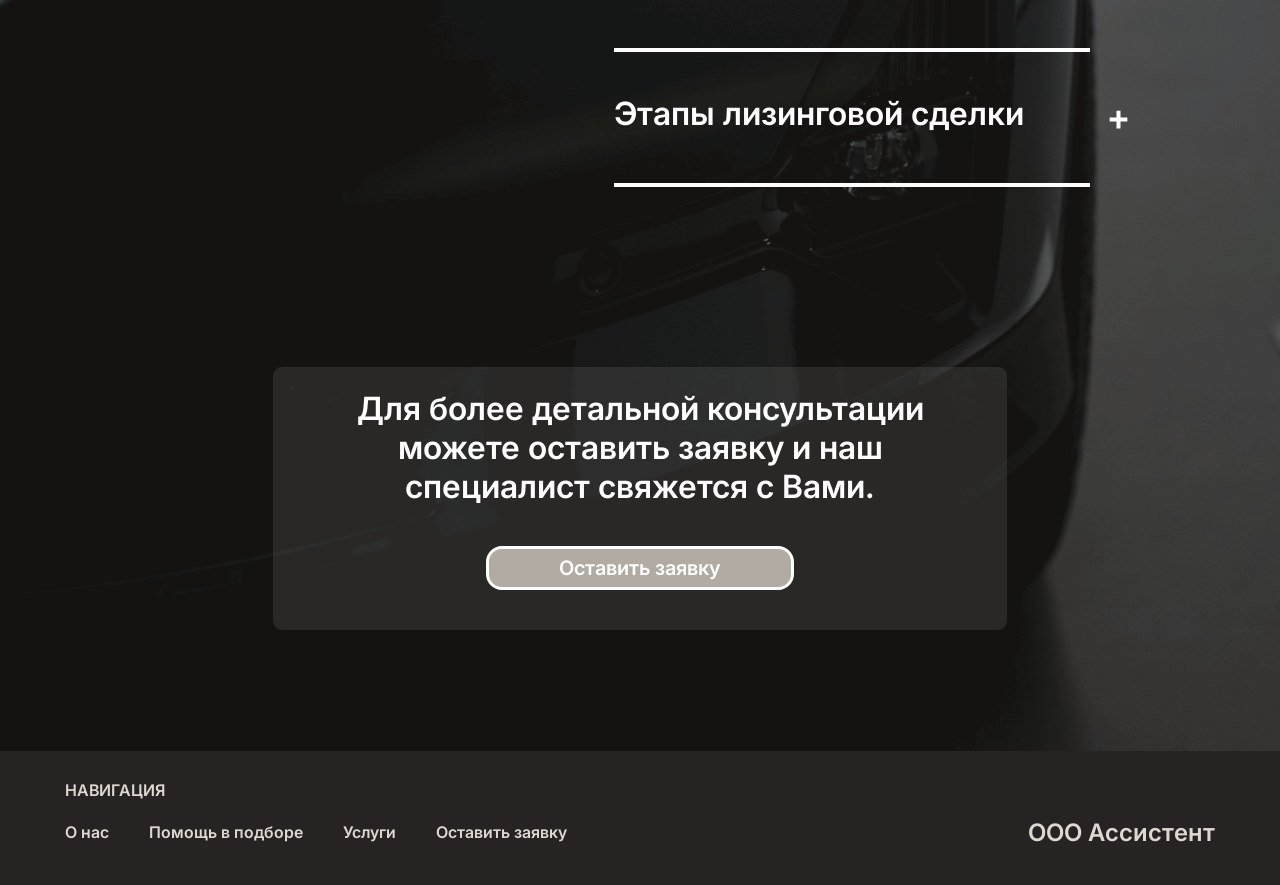
==== commit 8c544835: "Add files via upload" ====
--- a/index.html
+++ b/index.html
@@ -8,7 +8,6 @@
 	<link rel="stylesheet" type="text/css" href="style.css">
 	<link rel="icon" type="image/png" href="favicon/favicon.ico" sizes="16x16">	
 	<title>Ваш Ассистент в сфере лизинга</title>
-	<script>document.write('<script src="http://' + (location.host || 'localhost').split(':')[0] + ':35729/livereload.js?snipver=1"></' + 'script>')</script>
 </head>
 <body>
 	<div class="wrapper">
@@ -18,13 +17,14 @@
 			<div id="respNav">
 				<div class="resp_nav_wrapp">
 					<ul class="resp_nav">
-						<li><a href="#">О нас</a></li>
-						<li><a href="#">Помощь в подборе</a></li>
-						<li><a href="#">Услуги</a></li>
-						<li><a href="#">Оставить заявку</a></li>
+						<li><a href="#about">О нас</a></li>
+						<li><a href="#help">Помощь в подборе</a></li>
+						<li><a href="#service">Услуги</a></li>
+						<li><a href="#callback">Оставить заявку</a></li>
 					</ul>
 				</div>
 			</div>
+			<a href="#" class="transparent_pill respmenubtn">Меню</a>
 		</div>								
 	</header>
 	<!-- /Header -->
@@ -41,7 +41,7 @@
 			</div>
 			<p class="corp">ООО Ассистент</p>
 		</div>
-		<div class="promo_article">
+		<div class="promo_article screen" id="about">
 			<div class="inner">
 				<h3>НАША КОМПАНИЯ</h3>
 				<p>Компания ООО «Ассистент» представляет собой лизинговую организацию, предлагающую услуги по поиску самых выгодных условий лизинга для автотранспорта, специализированной техники и оборудования по всей территории России. Мы сотрудничаем с более чем 100 федеральными и лизинговыми компаниями. Благодаря нашим прочным связям с кредитными и лизинговыми учреждениями, а также глубокому пониманию рынка и особенностей операций, сотрудники «Ассистент» способны оперативно и эффективно подбирать лучшие предложения и предоставлять квалифицированные консультации по вопросам заключения сделок.</p>
@@ -50,7 +50,7 @@
 	</section>
 	<!-- /Section 1 -->
 	<!-- Section 2 -->
-	<section class="sect_2">
+	<section class="sect_2 screen" id="help">
 		<div class="row">
 			<div class="h2_wrapp">
 				<h2>Помощь в подборе и оформлении сделки</h2>
@@ -77,7 +77,7 @@
 	</section>
 	<!-- /Section 2 -->
 	<!-- Section 3 -->
-	<section class="sect_3">
+	<section class="sect_3 screen" id="service">
 		<img class="bg_img" src="img/bg_2.jpg" alt="" loading="lazy" />
 		<div class="row">
 			<div class="h2_wrapp">
@@ -109,7 +109,7 @@
 	</section>
 	<!-- /Section 3 -->
 	<!-- Section 4 -->
-	<section class="sect_4">
+	<section class="sect_4 screen" id="callback">
 		<img class="bg_img" src="img/bg_3.jpg" alt="" loading="lazy" />
 		<div class="article_2">
 			<div>
@@ -150,14 +150,8 @@
 							<h3>Кто может оформить лизинг?</h3>
 						</div>
 						<div class="faq_item_content dr_content">
-							<p>Лизинг — это долгосрочная аренда имущества с возможностью его дальнейшего выкупа. За определённую сумму клиент арендует имущество, которое впоследствии можно как полностью выкупить, так и оставить лизинговой компании.</p>
-							<p>Преимущества лизинга:</p>
-							<ul>
-								<li>Гибкий график платежей. Лизингодатели учитывают периодичность или сезонность работ клиентов, чтобы подобрать подходящую периодичность внесения платы.</li>
-								<li>Экономия на налогах. Все лизинговые платежи учитываются как расходы, что снижает налогооблагаемую базу компании по налогу на прибыль. -Доступность. Лизинговые компании более лояльны при рассмотрении заявок от юрлиц и ИП, чем банки.</li>
-								<li>Ускоренная амортизация. Списать имущество с баланса можно втрое быстрее.</li>
-							</ul>
-							<p>Сферу лизинга регулирует Федеральный Закон N 164-ФЗ от 29.10.1998 «О финансовой аренде (лизинге)».</p>
+							<p>Оформить лизинг может юридическое лицо (ООО) или индивидуальный предприниматель (ИП).</p>
+							<p>Срок существования организации от полугода (6 месяцев).</p>
 						</div>
 					</div>
 					<div class="faq_item dr_parent">
@@ -165,14 +159,7 @@
 							<h3>В каком регионе можно провести лизинговую сделку, получить финансирование на технику?</h3>
 						</div>
 						<div class="faq_item_content dr_content">
-							<p>Лизинг — это долгосрочная аренда имущества с возможностью его дальнейшего выкупа. За определённую сумму клиент арендует имущество, которое впоследствии можно как полностью выкупить, так и оставить лизинговой компании.</p>
-							<p>Преимущества лизинга:</p>
-							<ul>
-								<li>Гибкий график платежей. Лизингодатели учитывают периодичность или сезонность работ клиентов, чтобы подобрать подходящую периодичность внесения платы.</li>
-								<li>Экономия на налогах. Все лизинговые платежи учитываются как расходы, что снижает налогооблагаемую базу компании по налогу на прибыль. -Доступность. Лизинговые компании более лояльны при рассмотрении заявок от юрлиц и ИП, чем банки.</li>
-								<li>Ускоренная амортизация. Списать имущество с баланса можно втрое быстрее.</li>
-							</ul>
-							<p>Сферу лизинга регулирует Федеральный Закон N 164-ФЗ от 29.10.1998 «О финансовой аренде (лизинге)».</p>
+							<p>Заключить договор лизинга можно в любом регионе по России.</p>
 						</div>
 					</div>
 					<div class="faq_item dr_parent">
@@ -180,14 +167,14 @@
 							<h3>Этапы лизинговой сделки</h3>
 						</div>
 						<div class="faq_item_content dr_content">
-							<p>Лизинг — это долгосрочная аренда имущества с возможностью его дальнейшего выкупа. За определённую сумму клиент арендует имущество, которое впоследствии можно как полностью выкупить, так и оставить лизинговой компании.</p>
-							<p>Преимущества лизинга:</p>
-							<ul>
-								<li>Гибкий график платежей. Лизингодатели учитывают периодичность или сезонность работ клиентов, чтобы подобрать подходящую периодичность внесения платы.</li>
-								<li>Экономия на налогах. Все лизинговые платежи учитываются как расходы, что снижает налогооблагаемую базу компании по налогу на прибыль. -Доступность. Лизинговые компании более лояльны при рассмотрении заявок от юрлиц и ИП, чем банки.</li>
-								<li>Ускоренная амортизация. Списать имущество с баланса можно втрое быстрее.</li>
-							</ul>
-							<p>Сферу лизинга регулирует Федеральный Закон N 164-ФЗ от 29.10.1998 «О финансовой аренде (лизинге)».</p>
+							<p>1. Оставьте онлайн-заявку на нашем сайте.</p>
+							<p>2. Менеджер в ближайший период времени свяжется с Вами удобным для Вас способом.</p>
+							<p>3. Если вы ещё не определились с автомобилем или другой техникой, наши специалисты помогут подобрать наиболее выгодное предложение на рынке.</p>
+							<p>4. Про условии одобрения сделки и если Вас устраивают графики лизинговых платежей подготовьте необходимые документы для ее одобрения.</p>
+							<p>5. Получение одобрения и подписание документов.</p>
+							<p>6. Получите технику в пользование.</p>
+							<p>7. Оплачивайте лизинговые платежи по графику.</p>
+							<p>8. После выплаты последнего платежа подпишите все необходимые документы. В зависимости от условий договора, техника может перейти в вашу собственность или остаться у лизинговой компании.</p>
 						</div>
 					</div>
 				</div>
--- a/style.css
+++ b/style.css
@@ -294,21 +294,65 @@
 /*-------------------------------------------*/
 
 #header {
-/*    position: fixed;*/
-    position: absolute;
+    width: 100%;
+    background: transparent;
+    position: fixed;
+/*    position: absolute;*/
     top: 0;
-    right: 0;
+    left: 0;
     z-index: 3;
     padding: 0 75px;
-}
-
-.header_site {
-
+    -webkit-transition-property: backgrund;
+    -webkit-transition-duration: .3s;
+    -webkit-transition-timing-function: ease;
+
+    -moz-transition-property: backgrund;
+    -moz-transition-duration: .3s;
+    -moz-transition-timing-function: ease;
+
+    -ms-transition-property: backgrund;
+    -ms-transition-duration: .3s;
+    -ms-transition-timing-function: ease;
+
+    -o-transition-property: backgrund;
+    -o-transition-duration: .3s;
+    -o-transition-timing-function: ease;
+
+    transition-property: backgrund;
+    transition-duration: .3s;
+    transition-timing-function: ease;
+}
+
+#header.scroll {
+    background: #262322;
 }
 
 .resp_nav_wrapp {
     text-align: right;
     padding: 57px 0 20px 0;
+    -webkit-transition-property: padding;
+    -webkit-transition-duration: .3s;
+    -webkit-transition-timing-function: ease;
+
+    -moz-transition-property: padding;
+    -moz-transition-duration: .3s;
+    -moz-transition-timing-function: ease;
+
+    -ms-transition-property: padding;
+    -ms-transition-duration: .3s;
+    -ms-transition-timing-function: ease;
+
+    -o-transition-property: padding;
+    -o-transition-duration: .3s;
+    -o-transition-timing-function: ease;
+
+    transition-property: padding;
+    transition-duration: .3s;
+    transition-timing-function: ease;
+}
+
+#header.scroll .resp_nav_wrapp {
+    padding: 10px 0 10px 0;
 }
 
 .resp_nav {
@@ -329,10 +373,6 @@
     left: 12px;
 }
 
-.resp_nav li {
-
-}
-
 .resp_nav li a {
     display: inline-flex;
     align-items: center;
@@ -365,23 +405,21 @@
     transition-timing-function: ease;
 }
 
-.resp_nav li a:hover {
+.resp_nav li a:hover,
+.resp_nav li a.active {
     background: rgba(248, 237, 226, .72);
 }
-
 
 /* ----- Responsive Menu Button ------ */
 
 .respmenubtn {
     /*display: inline-block;*/
-    display: none;
+    display: none !important;
     vertical-align: top;
-    width: 26px;
-    height: 26px;
+    width: auto;
+    min-height: 26px;
     background: transparent;
     cursor: pointer;
-    position: relative;
-    top: 12px;
     z-index: 11;
     border: 1px solid transparent;
     margin-left: 10px;
@@ -472,10 +510,6 @@
     padding: 0;
 }
 
-.promo .row {
-
-}
-
 .promo_img {
     display: block;
     width: 100%;
@@ -547,10 +581,6 @@
 .h2_wrapp {
     text-align: center;
     padding: 20px 0;
-}
-
-.h2_wrapp h2 {
-
 }
 
 .thumbnails {
@@ -723,6 +753,30 @@
     background: rgba(247, 236, 225, .67);
     border: 3px solid #FFF;
     border-radius: 16px;
+    -webkit-transition-property: background, color;
+    -webkit-transition-duration: .3s;
+    -webkit-transition-timing-function: ease;
+
+    -moz-transition-property: background, color;
+    -moz-transition-duration: .3s;
+    -moz-transition-timing-function: ease;
+
+    -ms-transition-property: background, color;
+    -ms-transition-duration: .3s;
+    -ms-transition-timing-function: ease;
+
+    -o-transition-property: background, color;
+    -o-transition-duration: .3s;
+    -o-transition-timing-function: ease;
+
+    transition-property: background, color;
+    transition-duration: .3s;
+    transition-timing-function: ease;
+}
+
+.grey_pill:hover {
+    background: #fff;
+    color: #000;
 }
 
 /*-- /Section 4 --*/
@@ -846,16 +900,159 @@
 
 /*-- /Section 5 --*/
 
-
+/*-- Section 1 - Callback --*/
+
+.callback_sect {
+    display: flex;
+    align-items: center;
+    justify-content: center;
+    min-height: calc(100vh - 134px);
+}
+
+.form_wrapp {
+    max-width: 520px;
+    position: relative;
+    z-index: 2;
+    padding: 20px 25px;
+}
+
+.callback_sect .bg_img {
+    opacity: .2;
+}
+
+.form_wrapp h3 {
+    text-align: center;
+    font-size: 16px;
+    line-height: 19px;
+    color: #FFF;
+}
+
+.form_box {
+    max-width: 367px;
+    margin: 0 auto;
+    padding: 33px 0 20px 0;
+}
+
+.input_wrapp {
+    margin: 9px 0;
+    border-bottom: 4px solid #fff;
+}
+
+.input_wrapp input {
+    display: block;
+    width: 100%;
+    height: 25px;
+    padding: 0 2px;
+    border: none;
+    background: transparent !important;
+    font-family: 'Inter';
+    font-weight: 600;
+    font-size: 15px;
+    line-height: 24px;
+    color: #fff;
+}
+
+.input_wrapp input::placeholder {
+    color: #9D9D9D;
+}
+
+.submit_wrapp {
+    padding: 29px 0 9px 0;
+    text-align: center;
+}
+
+.transparent_pill {
+    display: inline-flex;
+    align-items: center;
+    justify-content: center;
+    text-align: center;
+    background: transparent;
+    border: 2px solid #FFF;
+    padding: 2px 30px 3px 30px;
+    border-radius: 35px;
+    font-family: 'Inter';
+    font-weight: 600;
+    font-size: 20px;
+    line-height: 24px;
+    color: #FFF;
+    cursor: pointer;
+    -webkit-transition-property: background, color;
+    -webkit-transition-duration: .3s;
+    -webkit-transition-timing-function: ease;
+
+    -moz-transition-property: background, color;
+    -moz-transition-duration: .3s;
+    -moz-transition-timing-function: ease;
+
+    -ms-transition-property: background, color;
+    -ms-transition-duration: .3s;
+    -ms-transition-timing-function: ease;
+
+    -o-transition-property: background, color;
+    -o-transition-duration: .3s;
+    -o-transition-timing-function: ease;
+
+    transition-property: background, color;
+    transition-duration: .3s;
+    transition-timing-function: ease;
+}
+
+.transparent_pill:hover,
+.transparent_pill.active {
+    background: #fff;
+    color: #000;
+}
+
+.transparent_link_wrapp {
+    padding: 20px 0;
+    text-align: center;
+}
+
+.transparent_link {
+    display: inline-flex;
+    align-items: center;
+    justify-content: center;
+    text-align: center;
+    min-height: 24px;
+    padding: 3px 13px;
+    background: rgba(217, 217, 217, .08);
+    border-radius: 9px;
+    font-weight: 400;
+    font-size: 12px;
+    line-height: 15px;
+    color: #FFF;
+    -webkit-transition-property: background, color;
+    -webkit-transition-duration: .3s;
+    -webkit-transition-timing-function: ease;
+
+    -moz-transition-property: background, color;
+    -moz-transition-duration: .3s;
+    -moz-transition-timing-function: ease;
+
+    -ms-transition-property: background, color;
+    -ms-transition-duration: .3s;
+    -ms-transition-timing-function: ease;
+
+    -o-transition-property: background, color;
+    -o-transition-duration: .3s;
+    -o-transition-timing-function: ease;
+
+    transition-property: background, color;
+    transition-duration: .3s;
+    transition-timing-function: ease;
+}
+
+.transparent_link:hover {
+    background: #fff;
+    color: #000;
+}
+
+/*-- /Section 1 - Callback --*/
 
 /*-------------------------------------------*/
 /* ----- FOOTER ------ */
 /*-------------------------------------------*/
 
-footer {
-
-}
-
 .footer_section {
     padding: 30px 0 38px 0;
 }
@@ -876,7 +1073,7 @@
 }
 
 .footer_templ > div:nth-child(2) {
-    max-width: 250px;
+    width: 250px;
     text-align: right;
 }
 
--- a/responsive.css
+++ b/responsive.css
@@ -4,7 +4,331 @@
 
 }
 
-@media only screen and (min-width: 768px) {
+@media only screen and (max-width: 1024px) {
+
+h1 {
+    font-size: 39px;
+    line-height: 50px;
+}
+
+/*-- Header --*/
+
+#header {
+    padding: 0 25px;
+}
+
+.resp_nav_wrapp {
+    padding: 20px 0 20px 0;
+}
+
+/*-- /Header --*/
+
+/*-- Section 5 --*/
+
+.sect_5 {
+    padding: 39px 0 40px 0;
+}
+
+.faqs {
+    max-width: 100%;
+    padding-right: 20px;
+}
+
+.faq_item_title {
+    padding: 25px 0 26px 0;
+}
+
+.faq_item_title h3 {
+    font-size: 28px;
+    line-height: 36px;
+}
+
+.callback_box {
+    margin: 65px auto 0 auto;
+}
+
+.callback_box h3 {
+    font-size: 25px;
+    line-height: 35px;
+}
+
+.callback_box .grey_pill {
+    margin: 23px 0 0 0;
+}
+
+/*-- /Section 5 --*/
+
+}
+
+@media only screen and (max-width: 900px) {
+
+h2 {
+    font-size: 31px;
+    line-height: 39px;
+}
+
+/*-- Section 2 --*/
+
+.thumb {
+    width: calc(50% - 24px);
+}
+
+/*-- /Section 2 --*/
+
+/*-- Section 3 --*/
+
+.thumb_2 p {
+    font-size: 20px;
+    line-height: 27px;
+}
+
+/*-- /Section 3 --*/
+
+/*-- Footer --*/
+
+.footer_templ > div:nth-child(1) {
+    width: 100%;
+}
+
+.footer_templ > div:nth-child(2) {
+    width: 100%;
+    text-align: right;
+    padding-top: 10px;
+}
+
+/*-- /Footer --*/
+
+}
+
+@media only screen and (max-width: 768px) {
+
+/*-- Header --*/
+
+.header_site {
+    text-align: right;
+    padding: 5px 0;
+}
+
+.resp_nav_wrapp {
+    padding: 45px 0 30px 0;
+}
+
+#header.scroll .resp_nav_wrapp {
+    padding: 45px 0 30px 0;
+}
+
+#respNav {
+    display: none;
+    position: absolute;
+    top: 0;
+    left: 0;
+    width: 100%;
+    padding: 14px 10px 30px 10px;
+    height: 100vh;
+    z-index: 10;
+    background: #262322;
+    overflow-x: hidden;
+    overflow-y: auto;
+}
+
+.resp_nav {
+    display: block;
+    width: 100%;
+    text-align: center;
+}
+
+.resp_nav:after {
+    display: none;
+}
+
+.respmenubtn {
+    width: auto;
+    display: inline-block !important;
+    vertical-align: top;
+    padding: 0 15px;
+    position: relative;
+    z-index: 10;
+}
+
+/*-- /Header --*/
+
+/*-- Section 3 --*/
+
+.thumb_2 {
+    width: calc(100% - 20px);
+    margin: 13px 15px;
+}
+
+.thumb_2 .inner {
+    width: 100%;
+}
+
+.thumb_2 p {
+    font-size: 18px;
+}
+
+/*-- /Section 3 --*/
+
+/*-- Section 4 --*/
+
+.article_2 {
+    width: 100%;
+    padding: 120px 30px 120px 30px;
+}
+
+.article_2 p {
+    padding: 0 0 18px 0;
+    font-size: 26px;
+    line-height: 35px;
+}
+
+.article_2 .grey_pill {
+    margin: 20px 0 0 0;
+    font-size: 20px;
+}
+
+/*-- /Section 4 --*/
+
+}
+
+@media only screen and (max-width: 600px) {
+
+/*-- Section 5 --*/
+
+.faqs {
+    padding-right: 10px;
+}
+
+.faq_item_title {
+    padding: 15px 0 15px 0;
+}
+
+.faq_item_title h3 {
+    font-size: 18px;
+    line-height: 26px;
+}
+
+.faq_item_content {
+    margin-top: 0;
+    padding-bottom: 18px;
+}
+
+.faq_item_content p {
+    padding: 5px 0;
+    font-size: 16px;
+    line-height: 21px;
+}
+
+.faq_item_content ul li {
+    font-size: 16px;
+    line-height: 21px;
+}
+
+.callback_box {
+    margin: 50px auto 0 auto;
+    padding: 22px 30px 25px 30px;
+}
+
+.callback_box h3 {
+    font-size: 18px;
+    line-height: 29px;
+}
+
+.callback_box .grey_pill {
+    min-width: 100%;
+    font-size: 16px;
+    padding: 3px 10px;
+}
+
+.faq_item_title:after {
+    right: -20px;
+}
+
+/*-- /Section 5 --*/
+
+/*-- Footer --*/
+
+.footer_section {
+    padding: 20px 0 20px 0;
+}
+
+.footer_templ > div:nth-child(1) {
+    width: 100%;
+    text-align: center;
+}
+
+.footer_templ > div:nth-child(2) {
+    text-align: center;
+    padding-top: 10px;
+}
+
+.footer_nav li {
+    width: 100%;
+    padding: 5px 0;
+    text-align: center;
+}
+
+/*-- /Footer --*/
+
+}
+
+@media only screen and (max-width: 480px) {
+
+h1 {
+    font-size: 34px;
+    line-height: 45px;
+}
+
+h2 {
+    font-size: 26px;
+    line-height: 39px;
+}
+
+p {
+    font-size: 18px;
+    line-height: 23px;
+}
+
+/*-- Header --*/
+
+.row {
+    padding: 0 20px;
+}
+
+/*-- /Header --*/
+
+/*-- Section 1 --*/
+
+.promo_article {
+    padding: 30px 25px 35px 25px;
+}
+
+.promo_article h3 {
+    padding: 20px 0 15px 0;
+}
+
+/*-- /Section 1 --*/
+
+/*-- Section 2 --*/
+
+.thumb {
+    width: calc(100% - 24px);
+}
+
+/*-- /Section 2 --*/
+
+}
+
+@media only screen and (max-width: 400px) {
+
+h2 {
+    font-size: 24px;
+    line-height: 39px;
+}
+
+}
+
+@media only screen and (min-width: 769px) {
 
 #resp_nav {
     display: block !important;
